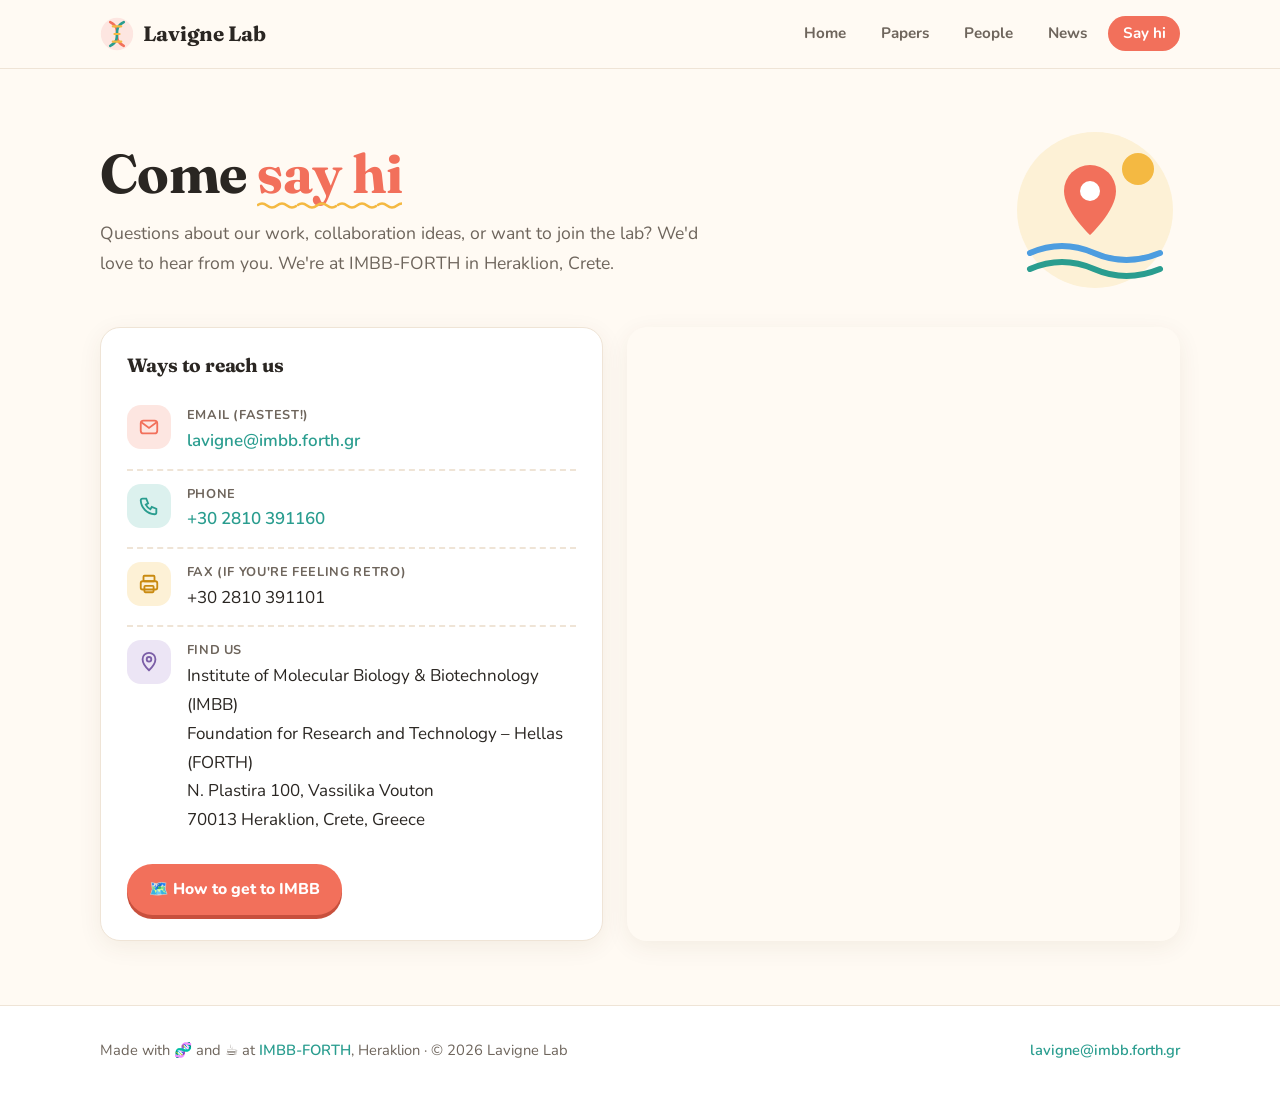
==== contact.html @ dcebb525 "Lavigne Lab website: home, papers, people, news and contact pages Co-Authored-By: Claude Opus 5.5 <n" ====
<!doctype html>
<html lang="en">
<head>
  <meta charset="utf-8">
  <meta name="viewport" content="width=device-width, initial-scale=1">
  <title>Say hi · Lavigne Lab</title>
  <link rel="preconnect" href="https://fonts.googleapis.com">
  <link href="https://fonts.googleapis.com/css2?family=Fraunces:opsz,wght@9..144,600;9..144,700&family=Nunito:wght@400;600;700;800&display=swap" rel="stylesheet">
  <link rel="stylesheet" href="css/style.css">
</head>
<body>
  <header id="site-header"></header>
  <main>
    <div class="container">
      <section class="page-head">
        <div>
          <h1>Come <span class="squiggle">say hi</span></h1>
          <p>Questions about our work, collaboration ideas, or want to join the lab? We'd love to hear from you. We're at IMBB-FORTH in Heraklion, Crete.</p>
        </div>
        <svg viewBox="0 0 170 170" aria-hidden="true">
          <circle cx="85" cy="85" r="78" fill="var(--sun-soft)"/>
          <circle cx="128" cy="44" r="16" fill="#f4b942"/>
          <path d="M20 128q32-14 64 0t66 0" fill="none" stroke="#4d9de0" stroke-width="6" stroke-linecap="round"/>
          <path d="M20 144q32-14 64 0t66 0" fill="none" stroke="#2a9d8f" stroke-width="6" stroke-linecap="round"/>
          <path d="M80 110s-26-24-26-44a26 26 0 0 1 52 0c0 20-26 44-26 44z" fill="#f2705b"/>
          <circle cx="80" cy="66" r="10" fill="#fff"/>
        </svg>
      </section>
      <div class="contact-grid">
        <div class="card">
          <h3>Ways to reach us</h3>
          <ul class="contact-list" id="contact-details"></ul>
          <a class="btn" href="https://www.imbb.forth.gr/en/contact/directions/" target="_blank" rel="noopener">🗺️ How to get to IMBB</a>
        </div>
        <iframe class="map" title="Map of IMBB-FORTH, Heraklion"
          src="https://www.openstreetmap.org/export/embed.html?bbox=25.0600%2C35.2980%2C25.0820%2C35.3120&amp;layer=mapnik&amp;marker=35.3051%2C25.0717"
          loading="lazy"></iframe>
      </div>
    </div>
  </main>
  <footer id="site-footer"></footer>
  <script src="js/data.js"></script>
  <script src="js/main.js"></script>
</body>
</html>
---- css/style.css ----
:root {
  --bg: #fffaf3;
  --surface: #ffffff;
  --text: #2a2622;
  --muted: #6e655c;
  --border: #efe4d6;
  --coral: #f2705b;
  --teal: #2a9d8f;
  --sun: #f4b942;
  --plum: #7b5ea7;
  --sky: #4d9de0;
  --accent: var(--teal);
  --coral-soft: #fde6e1;
  --teal-soft: #dcf1ee;
  --sun-soft: #fdf1d6;
  --plum-soft: #ece5f5;
  --max: 1120px;
  --radius: 20px;
  --shadow: 0 6px 24px rgba(80, 50, 20, .07);
  font-family: "Nunito", system-ui, -apple-system, "Segoe UI", Roboto, sans-serif;
}
@media (prefers-color-scheme: dark) {
  :root {
    --bg: #1b1916;
    --surface: #24211d;
    --text: #f3ece3;
    --muted: #b3a89b;
    --border: #3a342d;
    --coral-soft: #3f2723;
    --teal-soft: #1d3633;
    --sun-soft: #3b3020;
    --plum-soft: #2f2839;
    --shadow: 0 6px 24px rgba(0, 0, 0, .3);
  }
}

* { box-sizing: border-box; }
html { scroll-behavior: smooth; }
body {
  margin: 0; background: var(--bg); color: var(--text);
  line-height: 1.7; font-size: 17px;
  display: flex; flex-direction: column; min-height: 100vh;
  overflow-x: hidden;
}
a { color: var(--teal); text-decoration: none; font-weight: 600; }
a:hover { text-decoration: underline wavy var(--coral) 1px; text-underline-offset: 4px; }
h1, h2, h3 { font-family: "Fraunces", Georgia, serif; line-height: 1.2; font-weight: 700; letter-spacing: -.01em; }
h1 { font-size: clamp(2.2rem, 5vw, 3.4rem); margin: 0 0 .8rem; }
h2 { font-size: clamp(1.6rem, 3vw, 2.1rem); margin: 0 0 1rem; }
h3 { font-size: 1.2rem; margin: 0 0 .4rem; }
.container { width: 100%; max-width: var(--max); margin: 0 auto; padding: 0 20px; }
main { flex: 1; padding-bottom: 4rem; }
section { padding: 3.5rem 0; }
.squiggle { color: var(--coral); white-space: nowrap; position: relative; }
.squiggle::after {
  content: ""; position: absolute; left: 0; right: 0; bottom: -.15em; height: .35em;
  background: url("data:image/svg+xml,%3Csvg xmlns='http://www.w3.org/2000/svg' viewBox='0 0 40 8'%3E%3Cpath d='M0 4 Q5 0 10 4 T20 4 T30 4 T40 4' fill='none' stroke='%23f4b942' stroke-width='2.5'/%3E%3C/svg%3E") repeat-x;
  background-size: 40px 100%;
}
.section-sub { color: var(--muted); max-width: 640px; margin: -.4rem 0 2rem; font-size: 1.05rem; }

/* Header */
.site-header {
  background: color-mix(in srgb, var(--bg) 88%, transparent);
  backdrop-filter: blur(10px);
  border-bottom: 1px solid var(--border);
  position: sticky; top: 0; z-index: 20;
}
.nav { display: flex; align-items: center; justify-content: space-between; height: 68px; }
.brand { display: flex; align-items: center; gap: .55rem; font-family: "Fraunces", Georgia, serif; font-weight: 700; font-size: 1.3rem; color: var(--text); }
.brand:hover { text-decoration: none; }
.brand svg { width: 34px; height: 34px; }
.nav ul { list-style: none; display: flex; gap: .4rem; margin: 0; padding: 0; }
.nav a.link { color: var(--muted); font-weight: 700; font-size: .95rem; padding: .45rem .9rem; border-radius: 999px; transition: background .2s, color .2s; }
.nav a.link:hover { background: var(--teal-soft); color: var(--teal); text-decoration: none; }
.nav a.link.active { background: var(--coral); color: #fff; }
.menu-btn { display: none; background: var(--teal-soft); border: 0; color: var(--teal); font-size: 1.3rem; width: 42px; height: 42px; border-radius: 12px; cursor: pointer; }
@media (max-width: 800px) {
  .menu-btn { display: block; }
  .nav ul {
    display: none; position: absolute; top: 68px; left: 0; right: 0; flex-direction: column; gap: .2rem;
    background: var(--surface); border-bottom: 1px solid var(--border); padding: .6rem 20px 1rem;
  }
  .nav ul.open { display: flex; }
  .nav a.link { display: block; }
}

/* Hero */
.hero { padding: 4rem 0 3rem; position: relative; }
.hero-grid { display: grid; grid-template-columns: 1.05fr .95fr; gap: 2.5rem; align-items: center; }
@media (max-width: 900px) { .hero-grid { grid-template-columns: 1fr; } }
.pill {
  display: inline-flex; align-items: center; gap: .45rem; background: var(--sun-soft); color: var(--text);
  padding: .3rem .9rem; border-radius: 999px; font-weight: 700; font-size: .85rem; margin-bottom: 1.2rem;
}
.hero p.lead { font-size: 1.2rem; color: var(--muted); max-width: 560px; }
.btn {
  display: inline-flex; align-items: center; gap: .4rem; padding: .75rem 1.4rem; border-radius: 999px;
  background: var(--coral); color: #fff; font-weight: 800; font-size: .98rem; margin: 1rem .6rem 0 0;
  box-shadow: 0 4px 0 #c8503d; transition: transform .15s, box-shadow .15s;
}
.btn:hover { text-decoration: none; transform: translateY(2px); box-shadow: 0 2px 0 #c8503d; }
.btn.ghost { background: var(--surface); color: var(--text); box-shadow: 0 4px 0 var(--border); border: 2px solid var(--border); }
.btn.ghost:hover { box-shadow: 0 2px 0 var(--border); }
.hero-art { position: relative; }
.hero-art svg { width: 100%; height: auto; }
.blob { position: absolute; border-radius: 50%; filter: blur(40px); opacity: .5; z-index: -1; }

/* Hero illustration animation */
.pol2 { animation: bob 3s ease-in-out infinite; transform-origin: center; }
.rna { stroke-dasharray: 6 5; animation: flow 1.6s linear infinite; }
.pause-bubble { animation: pop 3s ease-in-out infinite; transform-origin: 380px 70px; }
@keyframes bob { 0%, 100% { transform: translateY(0); } 50% { transform: translateY(-6px); } }
@keyframes flow { to { stroke-dashoffset: -22; } }
@keyframes pop { 0%, 20% { transform: scale(.8); opacity: 0; } 35%, 85% { transform: scale(1); opacity: 1; } 100% { opacity: 0; } }
@media (prefers-reduced-motion: reduce) { .pol2, .rna, .pause-bubble { animation: none; } .pause-bubble { opacity: 1; } }

/* Wave divider */
.wave { display: block; width: 100%; height: 60px; }
.band { background: var(--surface); }

/* Cards */
.grid { display: grid; gap: 1.4rem; grid-template-columns: repeat(auto-fill, minmax(270px, 1fr)); }
.card {
  background: var(--surface); border: 1px solid var(--border); border-radius: var(--radius);
  padding: 1.6rem; box-shadow: var(--shadow); transition: transform .2s, box-shadow .2s;
}
.card:hover { transform: translateY(-4px) rotate(-.3deg); }
.card p { margin: .3rem 0 0; color: var(--muted); }
.icon-badge {
  width: 64px; height: 64px; border-radius: 18px; display: grid; place-items: center; margin-bottom: 1rem;
}
.icon-badge svg { width: 38px; height: 38px; }
.bg-coral { background: var(--coral-soft); color: var(--coral); }
.bg-teal { background: var(--teal-soft); color: var(--teal); }
.bg-sun { background: var(--sun-soft); color: #c98a10; }
.bg-plum { background: var(--plum-soft); color: var(--plum); }

/* Pipeline */
.pipeline { display: grid; grid-template-columns: repeat(4, 1fr); gap: 1rem; position: relative; }
.pipeline .step { text-align: center; position: relative; }
.pipeline .step .icon-badge { margin: 0 auto 1rem; width: 84px; height: 84px; border-radius: 26px; }
.pipeline .step .icon-badge svg { width: 46px; height: 46px; }
.pipeline .step:not(:last-child)::after {
  content: ""; position: absolute; top: 42px; left: calc(50% + 52px); width: calc(100% - 104px + 1rem); height: 3px;
  background: repeating-linear-gradient(90deg, var(--sun) 0 8px, transparent 8px 14px);
}
.pipeline .step p { color: var(--muted); font-size: .95rem; margin: 0; }
@media (max-width: 760px) { .pipeline { grid-template-columns: 1fr 1fr; } .pipeline .step::after { display: none; } }

/* Technique cloud */
.cloud { display: flex; flex-wrap: wrap; gap: .6rem; justify-content: center; margin-top: 2.5rem; }
.chip {
  padding: .35rem .95rem; border-radius: 999px; font-weight: 700; font-size: .9rem;
  border: 2px solid currentColor; background: var(--surface); transition: transform .15s;
}
.chip:hover { transform: scale(1.08) rotate(-2deg); }
.chip.wet { color: var(--coral); } .chip.seq { color: var(--teal); } .chip.sc { color: var(--plum); } .chip.dry { color: #c98a10; }
.legend { display: flex; gap: 1.2rem; justify-content: center; flex-wrap: wrap; margin-top: 1rem; font-size: .88rem; color: var(--muted); }
.legend span::before { content: "●"; margin-right: .35rem; }
.legend .wet::before { color: var(--coral); } .legend .seq::before { color: var(--teal); }
.legend .sc::before { color: var(--plum); } .legend .dry::before { color: var(--sun); }

/* Stats */
.stats { display: grid; grid-template-columns: repeat(auto-fit, minmax(170px, 1fr)); gap: 1rem; }
.stat { text-align: center; padding: 1.4rem 1rem; border-radius: var(--radius); }
.stat b { display: block; font-family: "Fraunces", Georgia, serif; font-size: 2.6rem; line-height: 1.1; }
.stat span { color: var(--muted); font-weight: 600; font-size: .95rem; }

/* Page head */
.page-head { padding: 3.5rem 0 2rem; display: grid; grid-template-columns: 1fr auto; gap: 2rem; align-items: center; }
.page-head p { color: var(--muted); max-width: 600px; margin: 0; font-size: 1.1rem; }
.page-head svg { width: 170px; height: 170px; }
@media (max-width: 640px) { .page-head { grid-template-columns: 1fr; } .page-head svg { width: 120px; height: 120px; } }

/* Members */
.member { text-align: center; }
#members-current .grid, #members-alumni .grid { align-items: start; }
.avatar {
  width: 128px; height: 128px; border-radius: 42% 58% 55% 45% / 50% 45% 55% 50%; margin: 0 auto 1rem; object-fit: cover;
  display: flex; align-items: center; justify-content: center; color: #fff;
  font-family: "Fraunces", Georgia, serif; font-size: 2.4rem; font-weight: 700;
}
.member .role { color: var(--coral); font-weight: 700; font-size: .92rem; margin: 0; }
.member-tags { display: flex; flex-wrap: wrap; gap: .4rem; justify-content: center; margin-top: .9rem; }
.tag { background: var(--teal-soft); color: var(--teal); border-radius: 999px; padding: .15rem .65rem; font-size: .8rem; font-weight: 700; }
.member-links { display: flex; gap: .5rem; justify-content: center; flex-wrap: wrap; margin-top: 1.1rem; }
.mlink {
  display: inline-flex; align-items: center; gap: .35rem; padding: .4rem .85rem; border-radius: 999px;
  font-size: .85rem; font-weight: 800; border: 2px solid currentColor; transition: transform .15s, background .15s, color .15s;
}
.mlink svg { width: 16px; height: 16px; }
.mlink:hover { text-decoration: none; transform: translateY(-2px); color: #fff !important; }
.mlink.cv { color: var(--coral); } .mlink.cv:hover { background: var(--coral); }
.mlink.gh { color: var(--text); } .mlink.gh:hover { background: #24292f; border-color: #24292f; }
.mlink.li { color: #0a66c2; } .mlink.li:hover { background: #0a66c2; }
.pi-card { display: grid; grid-template-columns: 200px 1fr; gap: 2rem; align-items: center; }
.pi-card .avatar { width: 200px; height: 200px; font-size: 3.4rem; margin: 0; }
@media (max-width: 640px) { .pi-card { grid-template-columns: 1fr; text-align: center; } .pi-card .avatar { margin: 0 auto; } }
.empty-state { text-align: center; padding: 2.5rem 1rem; }
.empty-state svg { width: 150px; height: 150px; margin-bottom: .5rem; }
.empty-state p { color: var(--muted); margin: .2rem auto; max-width: 420px; }

/* Publications */
.charts { display: grid; grid-template-columns: 1.5fr 1fr; gap: 1.4rem; margin-bottom: 2.5rem; }
@media (max-width: 800px) { .charts { grid-template-columns: 1fr; } }
.chart-card h3 { font-size: 1.05rem; }
.chart svg { width: 100%; height: auto; overflow: visible; }
.chart .bar { transition: opacity .2s; cursor: default; }
.chart .bar:hover { opacity: .75; }
.chart text { fill: var(--muted); font-family: "Nunito", sans-serif; font-size: 11px; font-weight: 600; }
.donut-wrap { display: flex; align-items: center; gap: 1rem; flex-wrap: wrap; }
.donut-wrap svg { width: 150px; height: 150px; flex: none; }
.donut-legend { list-style: none; padding: 0; margin: 0; font-size: .88rem; }
.donut-legend li { display: flex; align-items: center; gap: .5rem; padding: .15rem 0; }
.donut-legend i { width: 12px; height: 12px; border-radius: 4px; flex: none; }
.pub-tools { display: flex; gap: .8rem; flex-wrap: wrap; margin-bottom: 1.5rem; }
.pub-tools input, .pub-tools select {
  padding: .65rem 1rem; border: 2px solid var(--border); border-radius: 999px;
  background: var(--surface); color: var(--text); font: inherit; font-size: .95rem;
}
.pub-tools input:focus, .pub-tools select:focus { outline: none; border-color: var(--teal); }
.pub-tools input { flex: 1; min-width: 200px; }
.year-head { display: flex; align-items: center; gap: .8rem; font-size: 1.5rem; margin: 2rem 0 1rem; }
.year-head::after { content: ""; flex: 1; height: 3px; background: repeating-linear-gradient(90deg, var(--border) 0 8px, transparent 8px 14px); }
.pub { display: grid; grid-template-columns: 8px 1fr; gap: 1.1rem; padding: 1.2rem 1.4rem; margin-bottom: 1rem; }
.pub .stripe { border-radius: 8px; }
.pub .title { font-weight: 800; font-size: 1.05rem; line-height: 1.4; }
.pub .title a { color: var(--text); }
.pub .authors { color: var(--muted); font-size: .92rem; margin-top: .3rem; }
.pub .authors b { color: var(--text); background: var(--sun-soft); padding: 0 .25rem; border-radius: 4px; }
.pub .meta { display: flex; gap: .5rem; flex-wrap: wrap; align-items: center; margin-top: .6rem; font-size: .85rem; }
.badge { padding: .15rem .7rem; border-radius: 999px; font-weight: 700; font-size: .8rem; }

/* News */
.news-item { display: grid; grid-template-columns: 90px 1fr; gap: 1.4rem; align-items: start; margin-bottom: 1.2rem; }
.date-badge { text-align: center; background: var(--coral); color: #fff; border-radius: 18px; padding: .6rem .3rem; font-weight: 800; line-height: 1.15; }
.date-badge small { display: block; font-size: .78rem; opacity: .9; font-weight: 700; }
.date-badge b { font-family: "Fraunces", serif; font-size: 1.7rem; }

/* Contact */
.contact-grid { display: grid; grid-template-columns: 1fr 1.1fr; gap: 1.5rem; }
@media (max-width: 800px) { .contact-grid { grid-template-columns: 1fr; } }
.contact-list { list-style: none; padding: 0; margin: 1rem 0 0; }
.contact-list li { display: flex; gap: 1rem; align-items: flex-start; padding: .8rem 0; border-bottom: 2px dashed var(--border); }
.contact-list li:last-child { border-bottom: 0; }
.contact-list .icon-badge { width: 44px; height: 44px; border-radius: 14px; margin: 0; flex: none; }
.contact-list .icon-badge svg { width: 22px; height: 22px; }
.contact-list small { display: block; color: var(--muted); font-weight: 700; font-size: .8rem; text-transform: uppercase; letter-spacing: .05em; }
.map { width: 100%; height: 100%; min-height: 380px; border: 0; border-radius: var(--radius); box-shadow: var(--shadow); }

/* Footer */
.site-footer { background: var(--surface); border-top: 1px solid var(--border); padding: 2rem 0; color: var(--muted); font-size: .92rem; }
.site-footer .container { display: flex; justify-content: space-between; flex-wrap: wrap; gap: 1rem; align-items: center; }

/* Reveal on scroll */
/* Only elements that start below the fold get .pending; anything already on screen is never hidden */
.reveal { transition: opacity .6s ease, transform .6s ease; }
.reveal.pending { opacity: 0; transform: translateY(18px); }
@media (prefers-reduced-motion: reduce) { .reveal.pending { opacity: 1; transform: none; } .reveal { transition: none; } }
@media print { .reveal.pending { opacity: 1; transform: none; } }
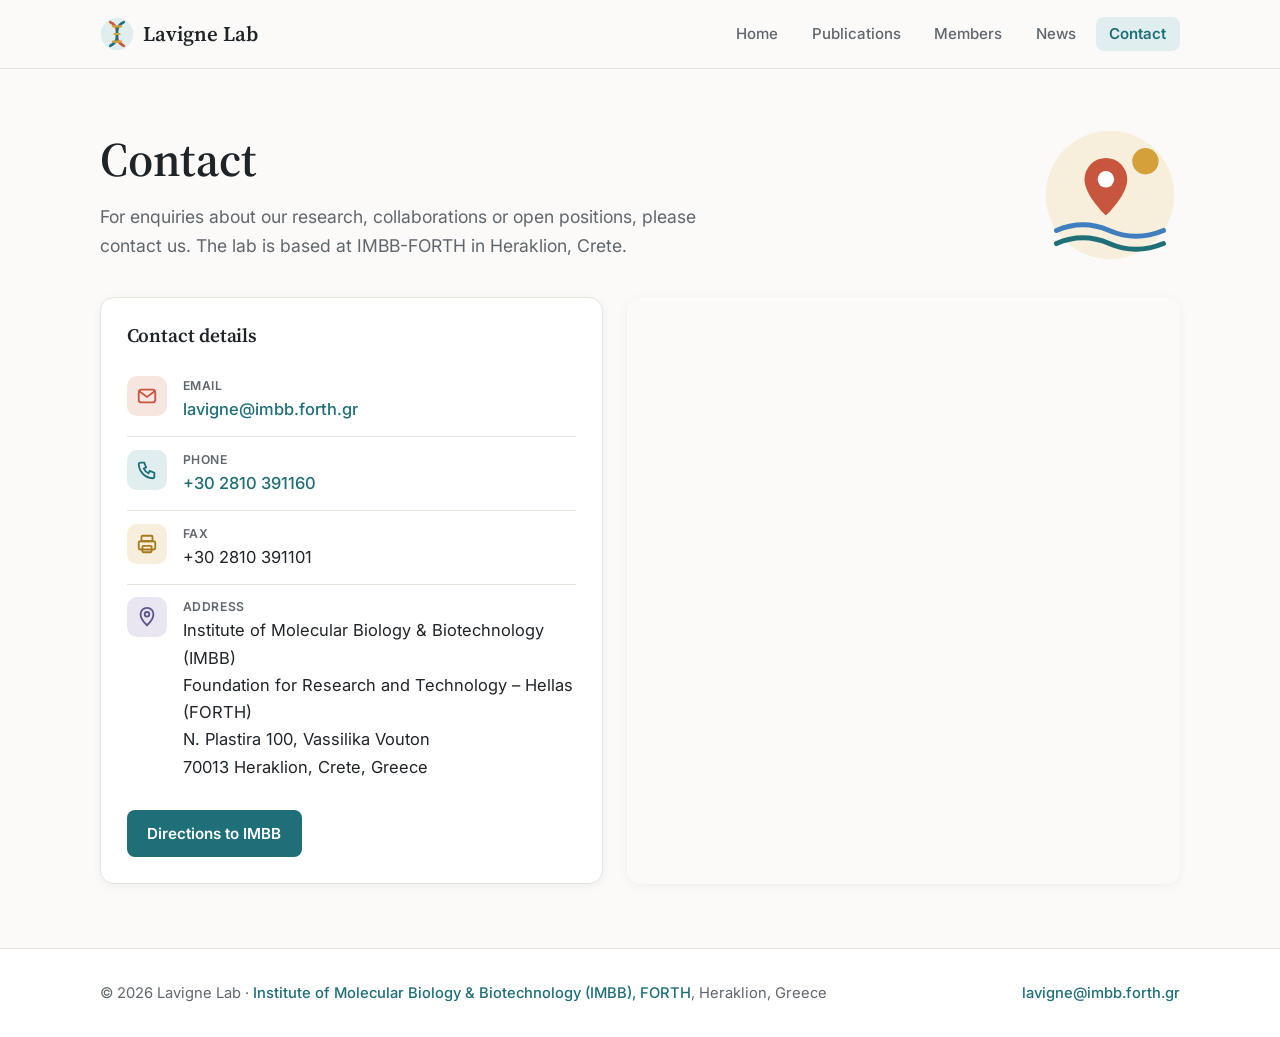
==== commit 976beb9d: "Give the site a more professional look and tone Restrained typography and palette, formal copy, Cont" ====
--- a/contact.html
+++ b/contact.html
@@ -3,9 +3,9 @@
 <head>
   <meta charset="utf-8">
   <meta name="viewport" content="width=device-width, initial-scale=1">
-  <title>Say hi · Lavigne Lab</title>
+  <title>Contact · Lavigne Lab</title>
   <link rel="preconnect" href="https://fonts.googleapis.com">
-  <link href="https://fonts.googleapis.com/css2?family=Fraunces:opsz,wght@9..144,600;9..144,700&family=Nunito:wght@400;600;700;800&display=swap" rel="stylesheet">
+  <link href="https://fonts.googleapis.com/css2?family=Inter:wght@400;500;600&family=Source+Serif+4:opsz,wght@8..60,600;8..60,700&display=swap" rel="stylesheet">
   <link rel="stylesheet" href="css/style.css">
 </head>
 <body>
@@ -14,23 +14,23 @@
     <div class="container">
       <section class="page-head">
         <div>
-          <h1>Come <span class="squiggle">say hi</span></h1>
-          <p>Questions about our work, collaboration ideas, or want to join the lab? We'd love to hear from you. We're at IMBB-FORTH in Heraklion, Crete.</p>
+          <h1>Contact</h1>
+          <p>For enquiries about our research, collaborations or open positions, please contact us. The lab is based at IMBB-FORTH in Heraklion, Crete.</p>
         </div>
         <svg viewBox="0 0 170 170" aria-hidden="true">
           <circle cx="85" cy="85" r="78" fill="var(--sun-soft)"/>
-          <circle cx="128" cy="44" r="16" fill="#f4b942"/>
-          <path d="M20 128q32-14 64 0t66 0" fill="none" stroke="#4d9de0" stroke-width="6" stroke-linecap="round"/>
-          <path d="M20 144q32-14 64 0t66 0" fill="none" stroke="#2a9d8f" stroke-width="6" stroke-linecap="round"/>
-          <path d="M80 110s-26-24-26-44a26 26 0 0 1 52 0c0 20-26 44-26 44z" fill="#f2705b"/>
+          <circle cx="128" cy="44" r="16" fill="#d4a03a"/>
+          <path d="M20 128q32-14 64 0t66 0" fill="none" stroke="#3f7fbf" stroke-width="6" stroke-linecap="round"/>
+          <path d="M20 144q32-14 64 0t66 0" fill="none" stroke="#1f6f78" stroke-width="6" stroke-linecap="round"/>
+          <path d="M80 110s-26-24-26-44a26 26 0 0 1 52 0c0 20-26 44-26 44z" fill="#c8553d"/>
           <circle cx="80" cy="66" r="10" fill="#fff"/>
         </svg>
       </section>
       <div class="contact-grid">
         <div class="card">
-          <h3>Ways to reach us</h3>
+          <h3>Contact details</h3>
           <ul class="contact-list" id="contact-details"></ul>
-          <a class="btn" href="https://www.imbb.forth.gr/en/contact/directions/" target="_blank" rel="noopener">🗺️ How to get to IMBB</a>
+          <a class="btn" href="https://www.imbb.forth.gr/en/contact/directions/" target="_blank" rel="noopener">Directions to IMBB</a>
         </div>
         <iframe class="map" title="Map of IMBB-FORTH, Heraklion"
           src="https://www.openstreetmap.org/export/embed.html?bbox=25.0600%2C35.2980%2C25.0820%2C35.3120&amp;layer=mapnik&amp;marker=35.3051%2C25.0717"
--- a/css/style.css
+++ b/css/style.css
@@ -1,31 +1,33 @@
 :root {
-  --bg: #fffaf3;
+  --bg: #fbfaf8;
   --surface: #ffffff;
-  --text: #2a2622;
-  --muted: #6e655c;
-  --border: #efe4d6;
-  --coral: #f2705b;
-  --teal: #2a9d8f;
-  --sun: #f4b942;
-  --plum: #7b5ea7;
+  --text: #1f2428;
+  --muted: #5f666d;
+  --border: #e6e3dd;
+  --coral: #c8553d;
+  --teal: #1f6f78;
+  --sun: #d4a03a;
+  --plum: #5e548e;
   --sky: #4d9de0;
   --accent: var(--teal);
-  --coral-soft: #fde6e1;
-  --teal-soft: #dcf1ee;
-  --sun-soft: #fdf1d6;
-  --plum-soft: #ece5f5;
+  --coral-soft: #f7e5e0;
+  --teal-soft: #e1eef0;
+  --sun-soft: #f7efdc;
+  --plum-soft: #e9e6f1;
   --max: 1120px;
-  --radius: 20px;
-  --shadow: 0 6px 24px rgba(80, 50, 20, .07);
-  font-family: "Nunito", system-ui, -apple-system, "Segoe UI", Roboto, sans-serif;
+  --radius: 14px;
+  --shadow: 0 2px 10px rgba(20, 30, 40, .05);
+  font-family: "Inter", system-ui, -apple-system, "Segoe UI", Roboto, sans-serif;
 }
 @media (prefers-color-scheme: dark) {
   :root {
-    --bg: #1b1916;
-    --surface: #24211d;
-    --text: #f3ece3;
-    --muted: #b3a89b;
-    --border: #3a342d;
+    --bg: #15191c;
+    --surface: #1d2226;
+    --text: #e8ecef;
+    --muted: #a3acb3;
+    --border: #2f363b;
+    --teal: #5fb3bd;
+    --coral: #e07a62;
     --coral-soft: #3f2723;
     --teal-soft: #1d3633;
     --sun-soft: #3b3020;
@@ -38,25 +40,20 @@
 html { scroll-behavior: smooth; }
 body {
   margin: 0; background: var(--bg); color: var(--text);
-  line-height: 1.7; font-size: 17px;
+  line-height: 1.65; font-size: 16.5px;
   display: flex; flex-direction: column; min-height: 100vh;
   overflow-x: hidden;
 }
-a { color: var(--teal); text-decoration: none; font-weight: 600; }
-a:hover { text-decoration: underline wavy var(--coral) 1px; text-underline-offset: 4px; }
-h1, h2, h3 { font-family: "Fraunces", Georgia, serif; line-height: 1.2; font-weight: 700; letter-spacing: -.01em; }
-h1 { font-size: clamp(2.2rem, 5vw, 3.4rem); margin: 0 0 .8rem; }
-h2 { font-size: clamp(1.6rem, 3vw, 2.1rem); margin: 0 0 1rem; }
+a { color: var(--teal); text-decoration: none; font-weight: 500; }
+a:hover { text-decoration: underline; text-underline-offset: 3px; }
+h1, h2, h3 { font-family: "Source Serif 4", Georgia, serif; line-height: 1.22; font-weight: 600; letter-spacing: -.005em; }
+h1 { font-size: clamp(2rem, 4.4vw, 3rem); margin: 0 0 .8rem; }
+h2 { font-size: clamp(1.5rem, 2.6vw, 1.9rem); margin: 0 0 1rem; }
 h3 { font-size: 1.2rem; margin: 0 0 .4rem; }
 .container { width: 100%; max-width: var(--max); margin: 0 auto; padding: 0 20px; }
 main { flex: 1; padding-bottom: 4rem; }
 section { padding: 3.5rem 0; }
-.squiggle { color: var(--coral); white-space: nowrap; position: relative; }
-.squiggle::after {
-  content: ""; position: absolute; left: 0; right: 0; bottom: -.15em; height: .35em;
-  background: url("data:image/svg+xml,%3Csvg xmlns='http://www.w3.org/2000/svg' viewBox='0 0 40 8'%3E%3Cpath d='M0 4 Q5 0 10 4 T20 4 T30 4 T40 4' fill='none' stroke='%23f4b942' stroke-width='2.5'/%3E%3C/svg%3E") repeat-x;
-  background-size: 40px 100%;
-}
+.squiggle { color: var(--teal); }
 .section-sub { color: var(--muted); max-width: 640px; margin: -.4rem 0 2rem; font-size: 1.05rem; }
 
 /* Header */
@@ -67,13 +64,13 @@
   position: sticky; top: 0; z-index: 20;
 }
 .nav { display: flex; align-items: center; justify-content: space-between; height: 68px; }
-.brand { display: flex; align-items: center; gap: .55rem; font-family: "Fraunces", Georgia, serif; font-weight: 700; font-size: 1.3rem; color: var(--text); }
+.brand { display: flex; align-items: center; gap: .55rem; font-family: "Source Serif 4", Georgia, serif; font-weight: 600; font-size: 1.3rem; color: var(--text); }
 .brand:hover { text-decoration: none; }
 .brand svg { width: 34px; height: 34px; }
 .nav ul { list-style: none; display: flex; gap: .4rem; margin: 0; padding: 0; }
-.nav a.link { color: var(--muted); font-weight: 700; font-size: .95rem; padding: .45rem .9rem; border-radius: 999px; transition: background .2s, color .2s; }
+.nav a.link { color: var(--muted); font-weight: 500; font-size: .94rem; padding: .45rem .85rem; border-radius: 8px; transition: background .2s, color .2s; }
 .nav a.link:hover { background: var(--teal-soft); color: var(--teal); text-decoration: none; }
-.nav a.link.active { background: var(--coral); color: #fff; }
+.nav a.link.active { background: var(--teal-soft); color: var(--teal); font-weight: 600; }
 .menu-btn { display: none; background: var(--teal-soft); border: 0; color: var(--teal); font-size: 1.3rem; width: 42px; height: 42px; border-radius: 12px; cursor: pointer; }
 @media (max-width: 800px) {
   .menu-btn { display: block; }
@@ -90,21 +87,21 @@
 .hero-grid { display: grid; grid-template-columns: 1.05fr .95fr; gap: 2.5rem; align-items: center; }
 @media (max-width: 900px) { .hero-grid { grid-template-columns: 1fr; } }
 .pill {
-  display: inline-flex; align-items: center; gap: .45rem; background: var(--sun-soft); color: var(--text);
-  padding: .3rem .9rem; border-radius: 999px; font-weight: 700; font-size: .85rem; margin-bottom: 1.2rem;
+  display: inline-flex; align-items: center; gap: .45rem; background: var(--teal-soft); color: var(--teal);
+  padding: .25rem .8rem; border-radius: 6px; font-weight: 600; font-size: .78rem; letter-spacing: .04em; text-transform: uppercase; margin-bottom: 1.2rem;
 }
 .hero p.lead { font-size: 1.2rem; color: var(--muted); max-width: 560px; }
 .btn {
-  display: inline-flex; align-items: center; gap: .4rem; padding: .75rem 1.4rem; border-radius: 999px;
-  background: var(--coral); color: #fff; font-weight: 800; font-size: .98rem; margin: 1rem .6rem 0 0;
-  box-shadow: 0 4px 0 #c8503d; transition: transform .15s, box-shadow .15s;
-}
-.btn:hover { text-decoration: none; transform: translateY(2px); box-shadow: 0 2px 0 #c8503d; }
-.btn.ghost { background: var(--surface); color: var(--text); box-shadow: 0 4px 0 var(--border); border: 2px solid var(--border); }
-.btn.ghost:hover { box-shadow: 0 2px 0 var(--border); }
+  display: inline-flex; align-items: center; gap: .4rem; padding: .7rem 1.3rem; border-radius: 8px;
+  background: var(--teal); color: #fff; font-weight: 600; font-size: .95rem; margin: 1rem .6rem 0 0;
+  transition: background .15s, opacity .15s;
+}
+.btn:hover { text-decoration: none; opacity: .9; }
+.btn.ghost { background: var(--surface); color: var(--text); border: 1px solid var(--border); }
+.btn.ghost:hover { border-color: var(--teal); color: var(--teal); }
 .hero-art { position: relative; }
 .hero-art svg { width: 100%; height: auto; }
-.blob { position: absolute; border-radius: 50%; filter: blur(40px); opacity: .5; z-index: -1; }
+.blob { position: absolute; border-radius: 50%; filter: blur(60px); opacity: .35; z-index: -1; }
 
 /* Hero illustration animation */
 .pol2 { animation: bob 3s ease-in-out infinite; transform-origin: center; }
@@ -125,25 +122,25 @@
   background: var(--surface); border: 1px solid var(--border); border-radius: var(--radius);
   padding: 1.6rem; box-shadow: var(--shadow); transition: transform .2s, box-shadow .2s;
 }
-.card:hover { transform: translateY(-4px) rotate(-.3deg); }
+.card:hover { transform: translateY(-2px); }
 .card p { margin: .3rem 0 0; color: var(--muted); }
 .icon-badge {
-  width: 64px; height: 64px; border-radius: 18px; display: grid; place-items: center; margin-bottom: 1rem;
-}
-.icon-badge svg { width: 38px; height: 38px; }
+  width: 56px; height: 56px; border-radius: 12px; display: grid; place-items: center; margin-bottom: 1rem;
+}
+.icon-badge svg { width: 32px; height: 32px; }
 .bg-coral { background: var(--coral-soft); color: var(--coral); }
 .bg-teal { background: var(--teal-soft); color: var(--teal); }
-.bg-sun { background: var(--sun-soft); color: #c98a10; }
+.bg-sun { background: var(--sun-soft); color: #a87a1c; }
 .bg-plum { background: var(--plum-soft); color: var(--plum); }
 
 /* Pipeline */
 .pipeline { display: grid; grid-template-columns: repeat(4, 1fr); gap: 1rem; position: relative; }
 .pipeline .step { text-align: center; position: relative; }
-.pipeline .step .icon-badge { margin: 0 auto 1rem; width: 84px; height: 84px; border-radius: 26px; }
+.pipeline .step .icon-badge { margin: 0 auto 1rem; width: 76px; height: 76px; border-radius: 16px; }
 .pipeline .step .icon-badge svg { width: 46px; height: 46px; }
 .pipeline .step:not(:last-child)::after {
-  content: ""; position: absolute; top: 42px; left: calc(50% + 52px); width: calc(100% - 104px + 1rem); height: 3px;
-  background: repeating-linear-gradient(90deg, var(--sun) 0 8px, transparent 8px 14px);
+  content: ""; position: absolute; top: 38px; left: calc(50% + 48px); width: calc(100% - 96px + 1rem); height: 1px;
+  background: var(--border);
 }
 .pipeline .step p { color: var(--muted); font-size: .95rem; margin: 0; }
 @media (max-width: 760px) { .pipeline { grid-template-columns: 1fr 1fr; } .pipeline .step::after { display: none; } }
@@ -151,11 +148,10 @@
 /* Technique cloud */
 .cloud { display: flex; flex-wrap: wrap; gap: .6rem; justify-content: center; margin-top: 2.5rem; }
 .chip {
-  padding: .35rem .95rem; border-radius: 999px; font-weight: 700; font-size: .9rem;
-  border: 2px solid currentColor; background: var(--surface); transition: transform .15s;
-}
-.chip:hover { transform: scale(1.08) rotate(-2deg); }
-.chip.wet { color: var(--coral); } .chip.seq { color: var(--teal); } .chip.sc { color: var(--plum); } .chip.dry { color: #c98a10; }
+  padding: .3rem .8rem; border-radius: 6px; font-weight: 500; font-size: .86rem;
+  border: 1px solid currentColor; background: var(--surface);
+}
+.chip.wet { color: var(--coral); } .chip.seq { color: var(--teal); } .chip.sc { color: var(--plum); } .chip.dry { color: #a87a1c; }
 .legend { display: flex; gap: 1.2rem; justify-content: center; flex-wrap: wrap; margin-top: 1rem; font-size: .88rem; color: var(--muted); }
 .legend span::before { content: "●"; margin-right: .35rem; }
 .legend .wet::before { color: var(--coral); } .legend .seq::before { color: var(--teal); }
@@ -164,41 +160,41 @@
 /* Stats */
 .stats { display: grid; grid-template-columns: repeat(auto-fit, minmax(170px, 1fr)); gap: 1rem; }
 .stat { text-align: center; padding: 1.4rem 1rem; border-radius: var(--radius); }
-.stat b { display: block; font-family: "Fraunces", Georgia, serif; font-size: 2.6rem; line-height: 1.1; }
-.stat span { color: var(--muted); font-weight: 600; font-size: .95rem; }
+.stat b { display: block; font-family: "Source Serif 4", Georgia, serif; font-weight: 600; font-size: 2.3rem; line-height: 1.1; }
+.stat span { color: var(--muted); font-weight: 500; font-size: .92rem; }
 
 /* Page head */
 .page-head { padding: 3.5rem 0 2rem; display: grid; grid-template-columns: 1fr auto; gap: 2rem; align-items: center; }
 .page-head p { color: var(--muted); max-width: 600px; margin: 0; font-size: 1.1rem; }
-.page-head svg { width: 170px; height: 170px; }
+.page-head svg { width: 140px; height: 140px; }
 @media (max-width: 640px) { .page-head { grid-template-columns: 1fr; } .page-head svg { width: 120px; height: 120px; } }
 
 /* Members */
 .member { text-align: center; }
 #members-current .grid, #members-alumni .grid { align-items: start; }
 .avatar {
-  width: 128px; height: 128px; border-radius: 42% 58% 55% 45% / 50% 45% 55% 50%; margin: 0 auto 1rem; object-fit: cover;
+  width: 112px; height: 112px; border-radius: 50%; margin: 0 auto 1rem; object-fit: cover;
   display: flex; align-items: center; justify-content: center; color: #fff;
-  font-family: "Fraunces", Georgia, serif; font-size: 2.4rem; font-weight: 700;
-}
-.member .role { color: var(--coral); font-weight: 700; font-size: .92rem; margin: 0; }
+  font-family: "Source Serif 4", Georgia, serif; font-size: 2.1rem; font-weight: 600;
+}
+.member .role { color: var(--teal); font-weight: 600; font-size: .88rem; margin: 0; }
 .member-tags { display: flex; flex-wrap: wrap; gap: .4rem; justify-content: center; margin-top: .9rem; }
-.tag { background: var(--teal-soft); color: var(--teal); border-radius: 999px; padding: .15rem .65rem; font-size: .8rem; font-weight: 700; }
+.tag { background: var(--teal-soft); color: var(--teal); border-radius: 5px; padding: .12rem .55rem; font-size: .78rem; font-weight: 500; }
 .member-links { display: flex; gap: .5rem; justify-content: center; flex-wrap: wrap; margin-top: 1.1rem; }
 .mlink {
-  display: inline-flex; align-items: center; gap: .35rem; padding: .4rem .85rem; border-radius: 999px;
-  font-size: .85rem; font-weight: 800; border: 2px solid currentColor; transition: transform .15s, background .15s, color .15s;
+  display: inline-flex; align-items: center; gap: .35rem; padding: .35rem .75rem; border-radius: 7px;
+  font-size: .84rem; font-weight: 600; border: 1px solid currentColor; transition: transform .15s, background .15s, color .15s;
 }
 .mlink svg { width: 16px; height: 16px; }
-.mlink:hover { text-decoration: none; transform: translateY(-2px); color: #fff !important; }
-.mlink.cv { color: var(--coral); } .mlink.cv:hover { background: var(--coral); }
+.mlink:hover { text-decoration: none; color: #fff !important; }
+.mlink.cv { color: var(--teal); } .mlink.cv:hover { background: var(--teal); }
 .mlink.gh { color: var(--text); } .mlink.gh:hover { background: #24292f; border-color: #24292f; }
 .mlink.li { color: #0a66c2; } .mlink.li:hover { background: #0a66c2; }
 .pi-card { display: grid; grid-template-columns: 200px 1fr; gap: 2rem; align-items: center; }
-.pi-card .avatar { width: 200px; height: 200px; font-size: 3.4rem; margin: 0; }
+.pi-card .avatar { width: 180px; height: 180px; font-size: 3rem; margin: 0; }
 @media (max-width: 640px) { .pi-card { grid-template-columns: 1fr; text-align: center; } .pi-card .avatar { margin: 0 auto; } }
 .empty-state { text-align: center; padding: 2.5rem 1rem; }
-.empty-state svg { width: 150px; height: 150px; margin-bottom: .5rem; }
+.empty-state svg { width: 72px; height: 72px; margin-bottom: .5rem; }
 .empty-state p { color: var(--muted); margin: .2rem auto; max-width: 420px; }
 
 /* Publications */
@@ -208,7 +204,7 @@
 .chart svg { width: 100%; height: auto; overflow: visible; }
 .chart .bar { transition: opacity .2s; cursor: default; }
 .chart .bar:hover { opacity: .75; }
-.chart text { fill: var(--muted); font-family: "Nunito", sans-serif; font-size: 11px; font-weight: 600; }
+.chart text { fill: var(--muted); font-family: "Inter", sans-serif; font-size: 11px; font-weight: 500; }
 .donut-wrap { display: flex; align-items: center; gap: 1rem; flex-wrap: wrap; }
 .donut-wrap svg { width: 150px; height: 150px; flex: none; }
 .donut-legend { list-style: none; padding: 0; margin: 0; font-size: .88rem; }
@@ -216,37 +212,37 @@
 .donut-legend i { width: 12px; height: 12px; border-radius: 4px; flex: none; }
 .pub-tools { display: flex; gap: .8rem; flex-wrap: wrap; margin-bottom: 1.5rem; }
 .pub-tools input, .pub-tools select {
-  padding: .65rem 1rem; border: 2px solid var(--border); border-radius: 999px;
+  padding: .6rem .9rem; border: 1px solid var(--border); border-radius: 8px;
   background: var(--surface); color: var(--text); font: inherit; font-size: .95rem;
 }
 .pub-tools input:focus, .pub-tools select:focus { outline: none; border-color: var(--teal); }
 .pub-tools input { flex: 1; min-width: 200px; }
 .year-head { display: flex; align-items: center; gap: .8rem; font-size: 1.5rem; margin: 2rem 0 1rem; }
-.year-head::after { content: ""; flex: 1; height: 3px; background: repeating-linear-gradient(90deg, var(--border) 0 8px, transparent 8px 14px); }
-.pub { display: grid; grid-template-columns: 8px 1fr; gap: 1.1rem; padding: 1.2rem 1.4rem; margin-bottom: 1rem; }
+.year-head::after { content: ""; flex: 1; height: 1px; background: var(--border); }
+.pub { display: grid; grid-template-columns: 4px 1fr; gap: 1.1rem; padding: 1.2rem 1.4rem; margin-bottom: 1rem; }
 .pub .stripe { border-radius: 8px; }
-.pub .title { font-weight: 800; font-size: 1.05rem; line-height: 1.4; }
+.pub .title { font-weight: 600; font-size: 1.03rem; line-height: 1.45; }
 .pub .title a { color: var(--text); }
 .pub .authors { color: var(--muted); font-size: .92rem; margin-top: .3rem; }
-.pub .authors b { color: var(--text); background: var(--sun-soft); padding: 0 .25rem; border-radius: 4px; }
+.pub .authors b { color: var(--text); font-weight: 600; }
 .pub .meta { display: flex; gap: .5rem; flex-wrap: wrap; align-items: center; margin-top: .6rem; font-size: .85rem; }
-.badge { padding: .15rem .7rem; border-radius: 999px; font-weight: 700; font-size: .8rem; }
+.badge { padding: .12rem .6rem; border-radius: 5px; font-weight: 600; font-size: .78rem; }
 
 /* News */
 .news-item { display: grid; grid-template-columns: 90px 1fr; gap: 1.4rem; align-items: start; margin-bottom: 1.2rem; }
-.date-badge { text-align: center; background: var(--coral); color: #fff; border-radius: 18px; padding: .6rem .3rem; font-weight: 800; line-height: 1.15; }
+.date-badge { text-align: center; background: var(--teal); color: #fff; border-radius: 10px; padding: .6rem .3rem; font-weight: 800; line-height: 1.15; }
 .date-badge small { display: block; font-size: .78rem; opacity: .9; font-weight: 700; }
-.date-badge b { font-family: "Fraunces", serif; font-size: 1.7rem; }
+.date-badge b { font-family: "Source Serif 4", serif; font-size: 1.6rem; font-weight: 600; }
 
 /* Contact */
 .contact-grid { display: grid; grid-template-columns: 1fr 1.1fr; gap: 1.5rem; }
 @media (max-width: 800px) { .contact-grid { grid-template-columns: 1fr; } }
 .contact-list { list-style: none; padding: 0; margin: 1rem 0 0; }
-.contact-list li { display: flex; gap: 1rem; align-items: flex-start; padding: .8rem 0; border-bottom: 2px dashed var(--border); }
+.contact-list li { display: flex; gap: 1rem; align-items: flex-start; padding: .8rem 0; border-bottom: 1px solid var(--border); }
 .contact-list li:last-child { border-bottom: 0; }
-.contact-list .icon-badge { width: 44px; height: 44px; border-radius: 14px; margin: 0; flex: none; }
+.contact-list .icon-badge { width: 40px; height: 40px; border-radius: 10px; margin: 0; flex: none; }
 .contact-list .icon-badge svg { width: 22px; height: 22px; }
-.contact-list small { display: block; color: var(--muted); font-weight: 700; font-size: .8rem; text-transform: uppercase; letter-spacing: .05em; }
+.contact-list small { display: block; color: var(--muted); font-weight: 600; font-size: .76rem; text-transform: uppercase; letter-spacing: .05em; }
 .map { width: 100%; height: 100%; min-height: 380px; border: 0; border-radius: var(--radius); box-shadow: var(--shadow); }
 
 /* Footer */
